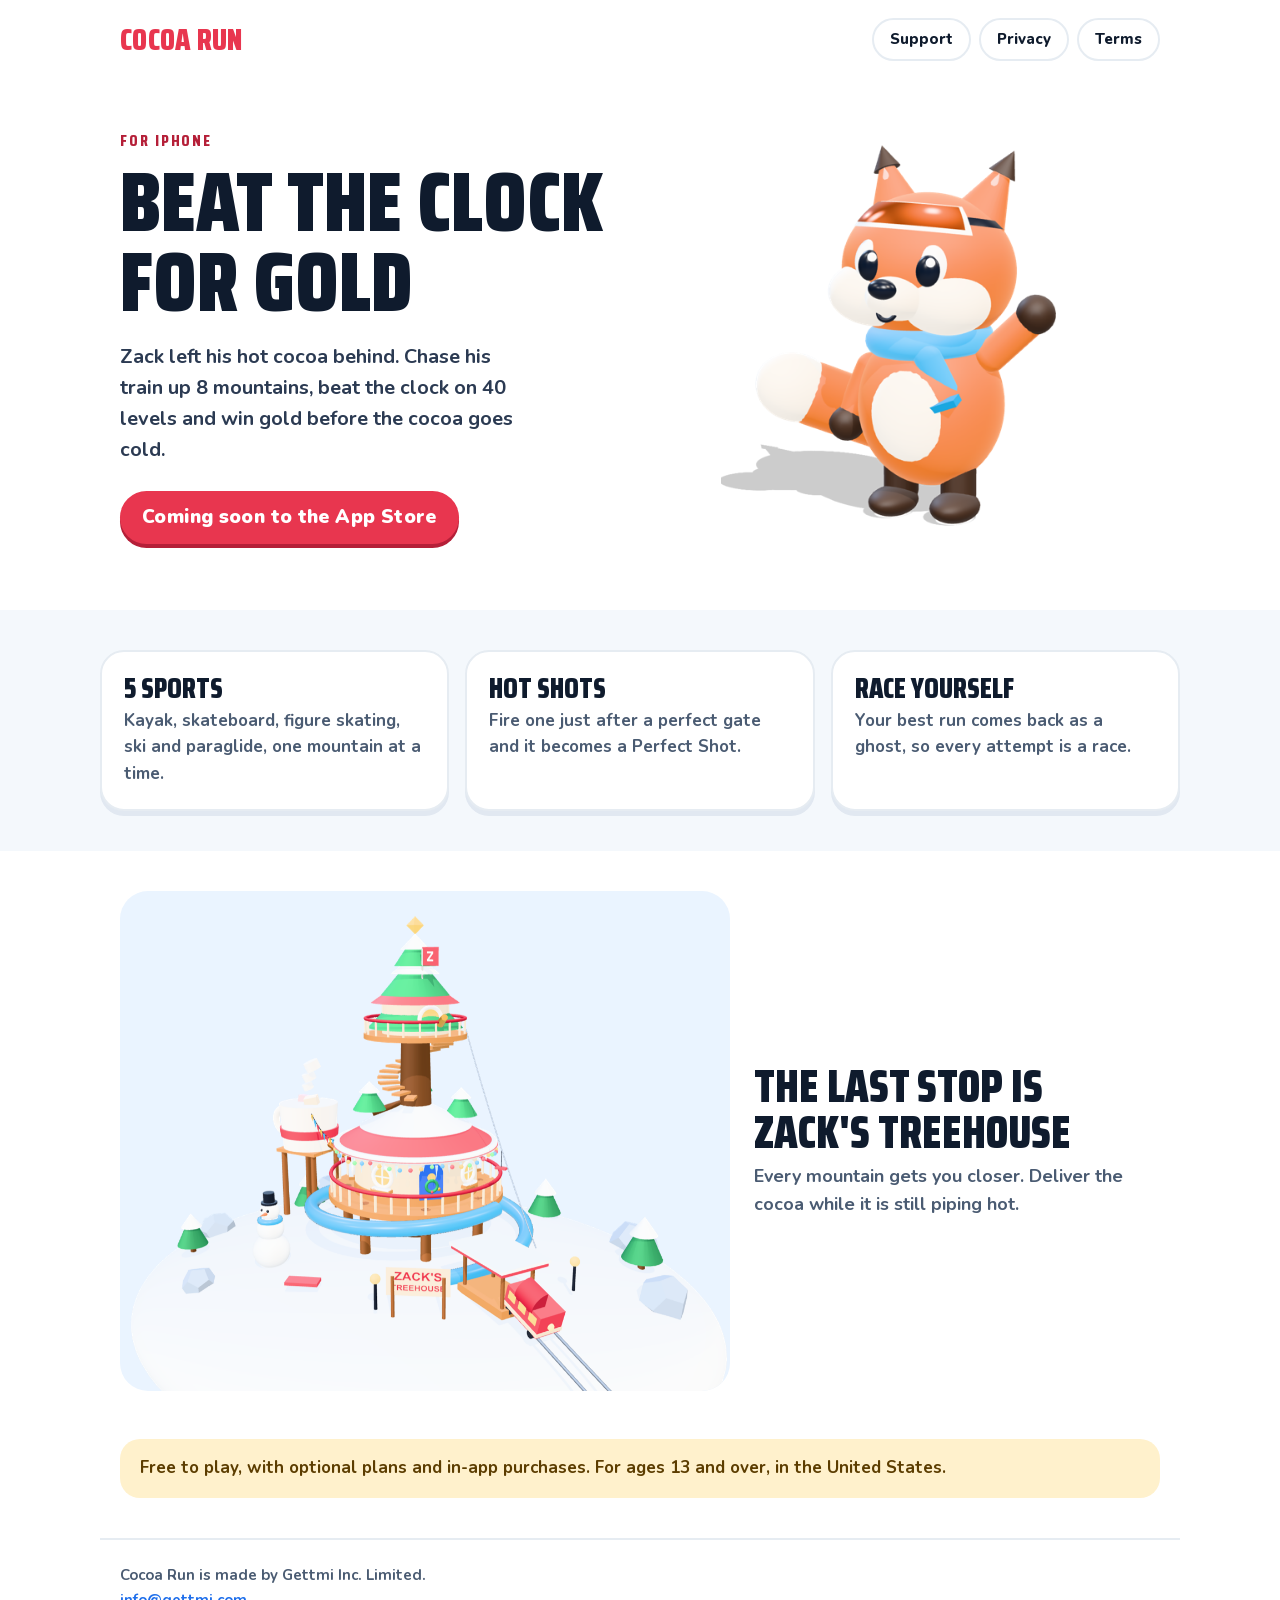
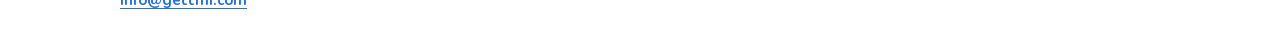
==== index.html @ 8fa2d7ec "Add the Cocoa Run website: home, privacy, terms, support and app-ads.txt" ====
<!doctype html>
<html lang="en">
<head>
<meta charset="utf-8">
<meta name="viewport" content="width=device-width, initial-scale=1">
<title>Cocoa Run: beat the clock for gold</title>
<meta name="description" content="Chase Zack&#x27;s train up 8 mountains, beat the clock on 40 levels and win gold before the cocoa goes cold. For iPhone.">
<link rel="icon" type="image/png" href="/assets/favicon.png">
<link rel="apple-touch-icon" href="/assets/apple-touch-icon.png">
<link rel="stylesheet" href="/assets/fonts.css">
<link rel="stylesheet" href="/assets/site.css">
</head>
<body>
<header class="top">
<a class="brand" href="/">Cocoa Run</a>
<nav aria-label="Main">
<a href="/support/">Support</a>
<a href="/privacy/">Privacy</a>
<a href="/terms/">Terms</a>
</nav>
</header>
<main>
<section class="hero">
<div class="hero-text">
<p class="eyebrow">For iPhone</p>
<h1>Beat the clock for gold</h1>
<p class="lead">Zack left his hot cocoa behind. Chase his train up 8 mountains, beat the clock on 40 levels and win gold before the cocoa goes cold.</p>
<p class="soon">Coming soon to the App Store</p>
</div>
<img class="hero-art" src="/assets/monty-wave.png" width="504" height="560" alt="Monty the fox in orange goggles and a blue scarf, waving">
</section>
<section class="band">
<ul class="cards">
<li><h2>5 sports</h2><p>Kayak, skateboard, figure skating, ski and paraglide, one mountain at a time.</p></li>
<li><h2>Hot Shots</h2><p>Fire one just after a perfect gate and it becomes a Perfect Shot.</p></li>
<li><h2>Race yourself</h2><p>Your best run comes back as a ghost, so every attempt is a race.</p></li>
</ul>
</section>
<section class="summit">
<img src="/assets/treehouse.png" width="1100" height="903" alt="Zack's treehouse built into a giant pine at the top of the mountain, with a spiral stair, a tube slide and a red train at its station">
<div>
<h2>The last stop is Zack's treehouse</h2>
<p>Every mountain gets you closer. Deliver the cocoa while it is still piping hot.</p>
</div>
</section>
<section class="facts">
<p>Free to play, with optional plans and in-app purchases. For ages 13 and over, in the United States.</p>
</section>
</main>
<footer class="foot">
<p>Cocoa Run is made by Gettmi Inc. Limited.</p>
<p><a href="mailto:info@gettmi.com">info@gettmi.com</a></p>
</footer>
</body>
</html>
---- assets/fonts.css ----
@font-face{font-family:'Nunito';font-style:normal;font-weight:600;font-display:swap;src:url(/assets/fonts/nunito.woff2) format('woff2');unicode-range:U+0000-00FF, U+0131, U+0152-0153, U+02BB-02BC, U+02C6, U+02DA, U+02DC, U+0304, U+0308, U+0329, U+2000-206F, U+20AC, U+2122, U+2191, U+2193, U+2212, U+2215, U+FEFF, U+FFFD}
@font-face{font-family:'Nunito';font-style:normal;font-weight:700;font-display:swap;src:url(/assets/fonts/nunito.woff2) format('woff2');unicode-range:U+0000-00FF, U+0131, U+0152-0153, U+02BB-02BC, U+02C6, U+02DA, U+02DC, U+0304, U+0308, U+0329, U+2000-206F, U+20AC, U+2122, U+2191, U+2193, U+2212, U+2215, U+FEFF, U+FFFD}
@font-face{font-family:'Nunito';font-style:normal;font-weight:800;font-display:swap;src:url(/assets/fonts/nunito.woff2) format('woff2');unicode-range:U+0000-00FF, U+0131, U+0152-0153, U+02BB-02BC, U+02C6, U+02DA, U+02DC, U+0304, U+0308, U+0329, U+2000-206F, U+20AC, U+2122, U+2191, U+2193, U+2212, U+2215, U+FEFF, U+FFFD}
@font-face{font-family:'Nunito';font-style:normal;font-weight:900;font-display:swap;src:url(/assets/fonts/nunito.woff2) format('woff2');unicode-range:U+0000-00FF, U+0131, U+0152-0153, U+02BB-02BC, U+02C6, U+02DA, U+02DC, U+0304, U+0308, U+0329, U+2000-206F, U+20AC, U+2122, U+2191, U+2193, U+2212, U+2215, U+FEFF, U+FFFD}
@font-face{font-family:'Saira Condensed';font-style:normal;font-weight:800;font-display:swap;src:url(/assets/fonts/saira-condensed-800.woff2) format('woff2');unicode-range:U+0000-00FF, U+0131, U+0152-0153, U+02BB-02BC, U+02C6, U+02DA, U+02DC, U+0304, U+0308, U+0329, U+2000-206F, U+20AC, U+2122, U+2191, U+2193, U+2212, U+2215, U+FEFF, U+FFFD}
@font-face{font-family:'Saira Condensed';font-style:normal;font-weight:900;font-display:swap;src:url(/assets/fonts/saira-condensed-900.woff2) format('woff2');unicode-range:U+0000-00FF, U+0131, U+0152-0153, U+02BB-02BC, U+02C6, U+02DA, U+02DC, U+0304, U+0308, U+0329, U+2000-206F, U+20AC, U+2122, U+2191, U+2193, U+2212, U+2215, U+FEFF, U+FFFD}
---- assets/site.css ----
:root {
  --ink: #0F1B2D;
  --ink2: #4A5B72;
  --line: #E6ECF2;
  --snow: #F4F8FC;
  --red: #E8364F;
  --red-d: #B51F38;
  --blue: #1F6FEB;
  --gold: #F2B93B;
  --gold-soft: #FFF1CC;
}

* { box-sizing: border-box; }

html { -webkit-text-size-adjust: 100%; }

body {
  margin: 0;
  background: #FFFFFF;
  color: var(--ink);
  font-family: Nunito, system-ui, -apple-system, sans-serif;
  font-weight: 700;
  font-size: 17px;
  line-height: 1.55;
}

a { color: var(--blue); text-underline-offset: 3px; }
a:hover { color: #1558C7; }
a:focus-visible { outline: 3px solid var(--blue); outline-offset: 3px; border-radius: 6px; }

img { max-width: 100%; height: auto; display: block; }

.top {
  max-width: 1080px;
  margin: 0 auto;
  padding: 18px 20px;
  display: flex;
  align-items: center;
  justify-content: space-between;
  gap: 16px;
  flex-wrap: wrap;
}

.brand {
  font-family: 'Saira Condensed', sans-serif;
  font-weight: 900;
  font-size: 30px;
  line-height: 1;
  text-transform: uppercase;
  letter-spacing: 0.01em;
  color: var(--red);
  text-decoration: none;
}
.brand:hover { color: var(--red-d); }

.top nav { display: flex; gap: 8px; flex-wrap: wrap; }
.top nav a {
  padding: 8px 16px;
  border-radius: 999px;
  border: 2px solid var(--line);
  color: var(--ink);
  font-weight: 800;
  font-size: 15px;
  text-decoration: none;
  background: #FFFFFF;
}
.top nav a:hover { border-color: #C9D6E6; }
.top nav a[aria-current="page"] { border-color: var(--red); color: var(--red-d); }

main { display: block; }

.hero {
  max-width: 1080px;
  margin: 0 auto;
  padding: 24px 20px 40px;
  display: grid;
  grid-template-columns: minmax(0, 1.1fr) minmax(0, 0.9fr);
  align-items: center;
  gap: 24px;
}
.eyebrow {
  margin: 0 0 10px;
  font-family: 'Saira Condensed', sans-serif;
  font-weight: 800;
  font-size: 16px;
  letter-spacing: 0.12em;
  text-transform: uppercase;
  color: var(--red-d);
}
.hero h1 {
  margin: 0;
  font-family: 'Saira Condensed', sans-serif;
  font-weight: 900;
  font-size: clamp(46px, 8vw, 84px);
  line-height: 0.95;
  text-transform: uppercase;
}
.lead { margin: 18px 0 0; font-size: 20px; color: #2B3A52; max-width: 34ch; }
.soon {
  display: inline-block;
  margin: 26px 0 0;
  padding: 12px 22px;
  border-radius: 999px;
  background: var(--red);
  color: #FFFFFF;
  font-weight: 900;
  font-size: 19px;
  letter-spacing: 0.02em;
  box-shadow: 0 4px 0 var(--red-d);
}
.hero-art { justify-self: center; width: min(420px, 100%); }

.band { background: var(--snow); padding: 40px 20px; }
.cards {
  list-style: none;
  margin: 0 auto;
  padding: 0;
  max-width: 1080px;
  display: grid;
  grid-template-columns: repeat(3, minmax(0, 1fr));
  gap: 16px;
}
.cards li {
  background: #FFFFFF;
  border: 2px solid var(--line);
  border-radius: 24px;
  padding: 22px;
  box-shadow: 0 5px 0 #E1E8F1;
}
.cards h2 {
  margin: 0 0 6px;
  font-family: 'Saira Condensed', sans-serif;
  font-weight: 900;
  font-size: 28px;
  line-height: 1;
  text-transform: uppercase;
}
.cards p { margin: 0; color: var(--ink2); }

.summit {
  max-width: 1080px;
  margin: 0 auto;
  padding: 40px 20px;
  display: grid;
  grid-template-columns: minmax(0, 1.2fr) minmax(0, 0.8fr);
  align-items: center;
  gap: 24px;
}
.summit img { border-radius: 28px; background: #EAF4FF; }
.summit h2 {
  margin: 0 0 8px;
  font-family: 'Saira Condensed', sans-serif;
  font-weight: 900;
  font-size: clamp(32px, 5vw, 46px);
  line-height: 1;
  text-transform: uppercase;
}
.summit p { margin: 0; color: var(--ink2); font-size: 18px; }

.facts { max-width: 1080px; margin: 0 auto; padding: 8px 20px 40px; }
.facts p {
  margin: 0;
  padding: 16px 20px;
  border-radius: 20px;
  background: var(--gold-soft);
  color: #5C3D00;
}

.doc { max-width: 720px; margin: 0 auto; padding: 16px 20px 48px; }
.doc h1 {
  margin: 8px 0 6px;
  font-family: 'Saira Condensed', sans-serif;
  font-weight: 900;
  font-size: clamp(38px, 7vw, 56px);
  line-height: 1;
  text-transform: uppercase;
}
.doc h2 {
  margin: 34px 0 8px;
  font-family: 'Saira Condensed', sans-serif;
  font-weight: 900;
  font-size: 28px;
  line-height: 1.05;
  text-transform: uppercase;
}
.doc p, .doc li { color: #2B3A52; }
.doc ul { padding-left: 22px; }
.doc li { margin: 6px 0; }
.doc strong { color: var(--ink); }

.foot {
  border-top: 2px solid var(--line);
  max-width: 1080px;
  margin: 0 auto;
  padding: 22px 20px 40px;
  color: var(--ink2);
  font-size: 15px;
}
.foot p { margin: 2px 0; }

@media (max-width: 760px) {
  .hero { grid-template-columns: minmax(0, 1fr); padding-top: 8px; }
  .hero-art { width: min(300px, 80%); grid-row: 1; }
  .cards { grid-template-columns: minmax(0, 1fr); }
  .summit { grid-template-columns: minmax(0, 1fr); }
}
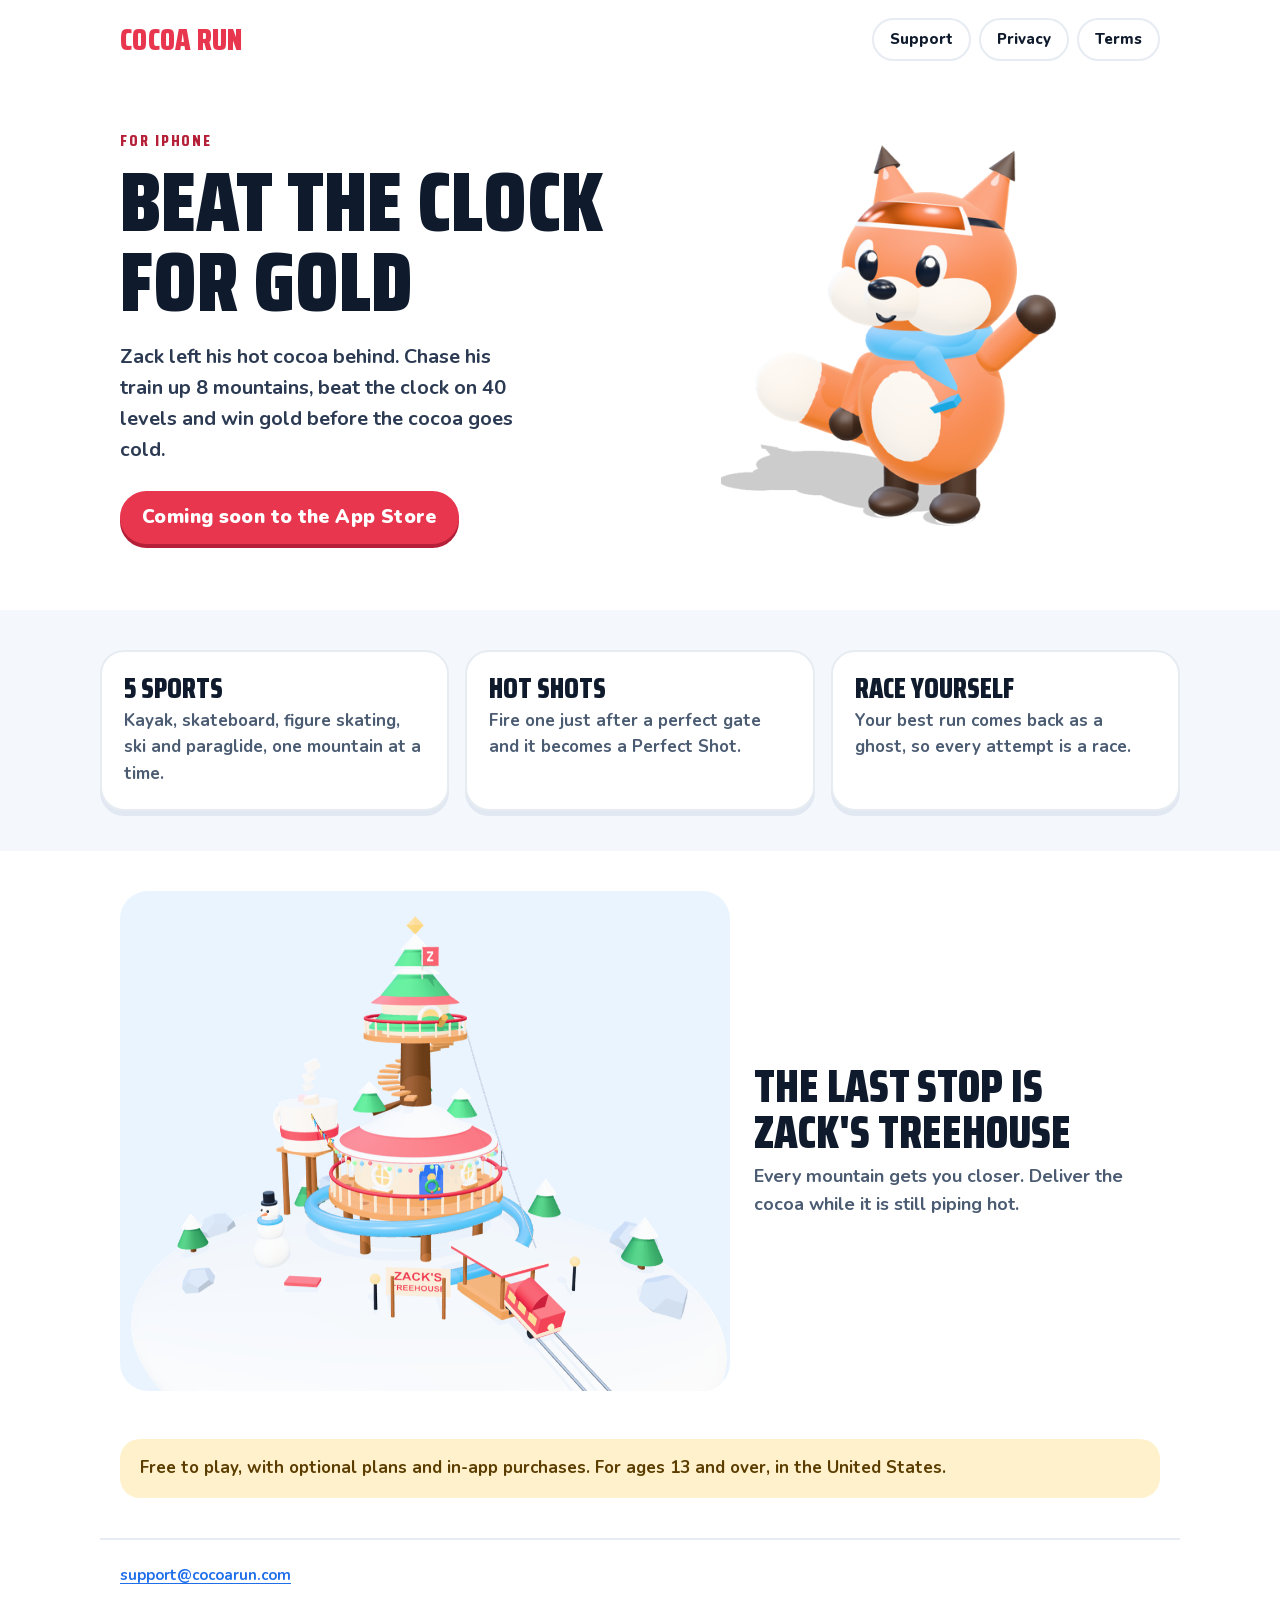
==== commit 52bd7135: "Use support@cocoarun.com as the contact email and drop the made-by footer line on every page" ====
--- a/index.html
+++ b/index.html
@@ -5,18 +5,18 @@
 <meta name="viewport" content="width=device-width, initial-scale=1">
 <title>Cocoa Run: beat the clock for gold</title>
 <meta name="description" content="Chase Zack&#x27;s train up 8 mountains, beat the clock on 40 levels and win gold before the cocoa goes cold. For iPhone.">
-<link rel="icon" type="image/png" href="/assets/favicon.png">
-<link rel="apple-touch-icon" href="/assets/apple-touch-icon.png">
-<link rel="stylesheet" href="/assets/fonts.css">
-<link rel="stylesheet" href="/assets/site.css">
+<link rel="icon" type="image/png" href="assets/favicon.png">
+<link rel="apple-touch-icon" href="assets/apple-touch-icon.png">
+<link rel="stylesheet" href="assets/fonts.css">
+<link rel="stylesheet" href="assets/site.css">
 </head>
 <body>
 <header class="top">
-<a class="brand" href="/">Cocoa Run</a>
+<a class="brand" href="./">Cocoa Run</a>
 <nav aria-label="Main">
-<a href="/support/">Support</a>
-<a href="/privacy/">Privacy</a>
-<a href="/terms/">Terms</a>
+<a href="support/">Support</a>
+<a href="privacy/">Privacy</a>
+<a href="terms/">Terms</a>
 </nav>
 </header>
 <main>
@@ -27,7 +27,7 @@
 <p class="lead">Zack left his hot cocoa behind. Chase his train up 8 mountains, beat the clock on 40 levels and win gold before the cocoa goes cold.</p>
 <p class="soon">Coming soon to the App Store</p>
 </div>
-<img class="hero-art" src="/assets/monty-wave.png" width="504" height="560" alt="Monty the fox in orange goggles and a blue scarf, waving">
+<img class="hero-art" src="assets/monty-wave.png" width="504" height="560" alt="Monty the fox in orange goggles and a blue scarf, waving">
 </section>
 <section class="band">
 <ul class="cards">
@@ -37,7 +37,7 @@
 </ul>
 </section>
 <section class="summit">
-<img src="/assets/treehouse.png" width="1100" height="903" alt="Zack's treehouse built into a giant pine at the top of the mountain, with a spiral stair, a tube slide and a red train at its station">
+<img src="assets/treehouse.png" width="1100" height="903" alt="Zack's treehouse built into a giant pine at the top of the mountain, with a spiral stair, a tube slide and a red train at its station">
 <div>
 <h2>The last stop is Zack's treehouse</h2>
 <p>Every mountain gets you closer. Deliver the cocoa while it is still piping hot.</p>
@@ -48,8 +48,7 @@
 </section>
 </main>
 <footer class="foot">
-<p>Cocoa Run is made by Gettmi Inc. Limited.</p>
-<p><a href="mailto:info@gettmi.com">info@gettmi.com</a></p>
+<p><a href="mailto:support@cocoarun.com">support@cocoarun.com</a></p>
 </footer>
 </body>
 </html>
--- a/assets/fonts.css
+++ b/assets/fonts.css
@@ -1,6 +1,6 @@
-@font-face{font-family:'Nunito';font-style:normal;font-weight:600;font-display:swap;src:url(/assets/fonts/nunito.woff2) format('woff2');unicode-range:U+0000-00FF, U+0131, U+0152-0153, U+02BB-02BC, U+02C6, U+02DA, U+02DC, U+0304, U+0308, U+0329, U+2000-206F, U+20AC, U+2122, U+2191, U+2193, U+2212, U+2215, U+FEFF, U+FFFD}
-@font-face{font-family:'Nunito';font-style:normal;font-weight:700;font-display:swap;src:url(/assets/fonts/nunito.woff2) format('woff2');unicode-range:U+0000-00FF, U+0131, U+0152-0153, U+02BB-02BC, U+02C6, U+02DA, U+02DC, U+0304, U+0308, U+0329, U+2000-206F, U+20AC, U+2122, U+2191, U+2193, U+2212, U+2215, U+FEFF, U+FFFD}
-@font-face{font-family:'Nunito';font-style:normal;font-weight:800;font-display:swap;src:url(/assets/fonts/nunito.woff2) format('woff2');unicode-range:U+0000-00FF, U+0131, U+0152-0153, U+02BB-02BC, U+02C6, U+02DA, U+02DC, U+0304, U+0308, U+0329, U+2000-206F, U+20AC, U+2122, U+2191, U+2193, U+2212, U+2215, U+FEFF, U+FFFD}
-@font-face{font-family:'Nunito';font-style:normal;font-weight:900;font-display:swap;src:url(/assets/fonts/nunito.woff2) format('woff2');unicode-range:U+0000-00FF, U+0131, U+0152-0153, U+02BB-02BC, U+02C6, U+02DA, U+02DC, U+0304, U+0308, U+0329, U+2000-206F, U+20AC, U+2122, U+2191, U+2193, U+2212, U+2215, U+FEFF, U+FFFD}
-@font-face{font-family:'Saira Condensed';font-style:normal;font-weight:800;font-display:swap;src:url(/assets/fonts/saira-condensed-800.woff2) format('woff2');unicode-range:U+0000-00FF, U+0131, U+0152-0153, U+02BB-02BC, U+02C6, U+02DA, U+02DC, U+0304, U+0308, U+0329, U+2000-206F, U+20AC, U+2122, U+2191, U+2193, U+2212, U+2215, U+FEFF, U+FFFD}
-@font-face{font-family:'Saira Condensed';font-style:normal;font-weight:900;font-display:swap;src:url(/assets/fonts/saira-condensed-900.woff2) format('woff2');unicode-range:U+0000-00FF, U+0131, U+0152-0153, U+02BB-02BC, U+02C6, U+02DA, U+02DC, U+0304, U+0308, U+0329, U+2000-206F, U+20AC, U+2122, U+2191, U+2193, U+2212, U+2215, U+FEFF, U+FFFD}
+@font-face{font-family:'Nunito';font-style:normal;font-weight:600;font-display:swap;src:url(fonts/nunito.woff2) format('woff2');unicode-range:U+0000-00FF, U+0131, U+0152-0153, U+02BB-02BC, U+02C6, U+02DA, U+02DC, U+0304, U+0308, U+0329, U+2000-206F, U+20AC, U+2122, U+2191, U+2193, U+2212, U+2215, U+FEFF, U+FFFD}
+@font-face{font-family:'Nunito';font-style:normal;font-weight:700;font-display:swap;src:url(fonts/nunito.woff2) format('woff2');unicode-range:U+0000-00FF, U+0131, U+0152-0153, U+02BB-02BC, U+02C6, U+02DA, U+02DC, U+0304, U+0308, U+0329, U+2000-206F, U+20AC, U+2122, U+2191, U+2193, U+2212, U+2215, U+FEFF, U+FFFD}
+@font-face{font-family:'Nunito';font-style:normal;font-weight:800;font-display:swap;src:url(fonts/nunito.woff2) format('woff2');unicode-range:U+0000-00FF, U+0131, U+0152-0153, U+02BB-02BC, U+02C6, U+02DA, U+02DC, U+0304, U+0308, U+0329, U+2000-206F, U+20AC, U+2122, U+2191, U+2193, U+2212, U+2215, U+FEFF, U+FFFD}
+@font-face{font-family:'Nunito';font-style:normal;font-weight:900;font-display:swap;src:url(fonts/nunito.woff2) format('woff2');unicode-range:U+0000-00FF, U+0131, U+0152-0153, U+02BB-02BC, U+02C6, U+02DA, U+02DC, U+0304, U+0308, U+0329, U+2000-206F, U+20AC, U+2122, U+2191, U+2193, U+2212, U+2215, U+FEFF, U+FFFD}
+@font-face{font-family:'Saira Condensed';font-style:normal;font-weight:800;font-display:swap;src:url(fonts/saira-condensed-800.woff2) format('woff2');unicode-range:U+0000-00FF, U+0131, U+0152-0153, U+02BB-02BC, U+02C6, U+02DA, U+02DC, U+0304, U+0308, U+0329, U+2000-206F, U+20AC, U+2122, U+2191, U+2193, U+2212, U+2215, U+FEFF, U+FFFD}
+@font-face{font-family:'Saira Condensed';font-style:normal;font-weight:900;font-display:swap;src:url(fonts/saira-condensed-900.woff2) format('woff2');unicode-range:U+0000-00FF, U+0131, U+0152-0153, U+02BB-02BC, U+02C6, U+02DA, U+02DC, U+0304, U+0308, U+0329, U+2000-206F, U+20AC, U+2122, U+2191, U+2193, U+2212, U+2215, U+FEFF, U+FFFD}
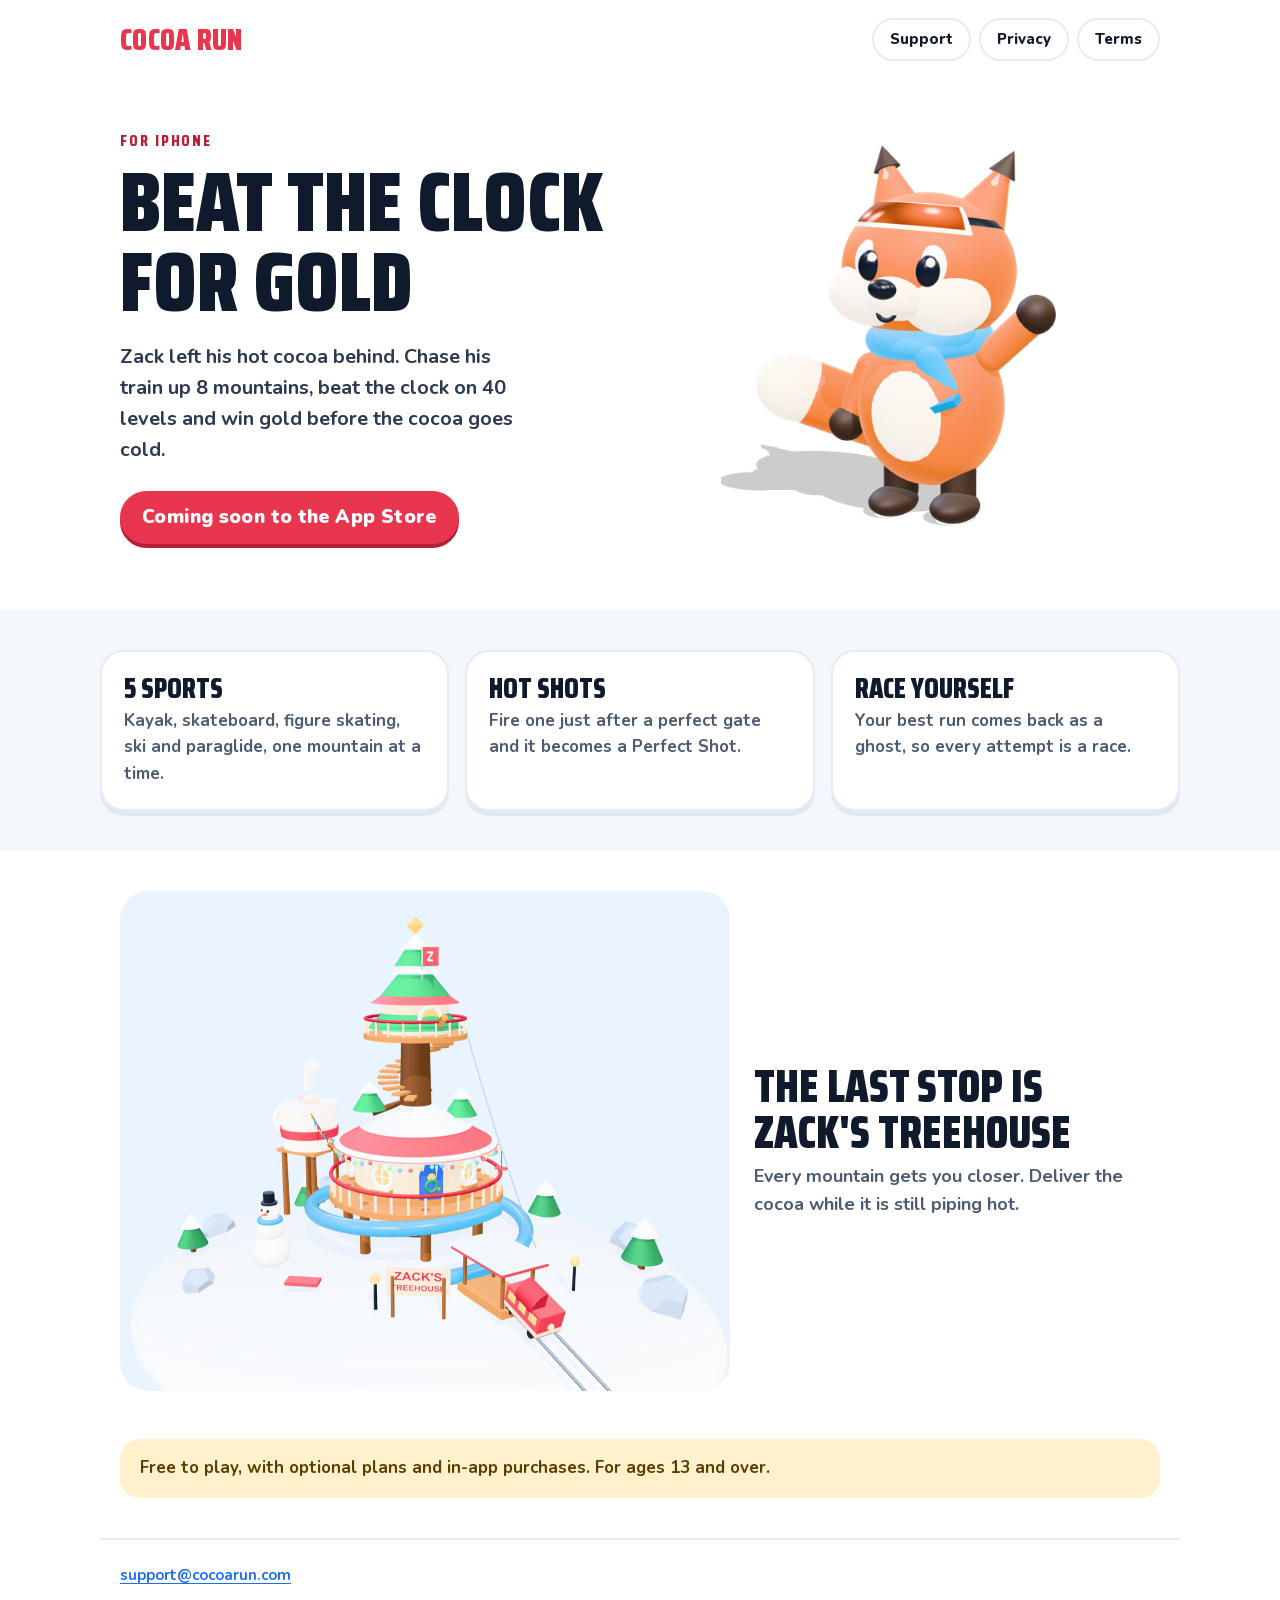
==== commit a5d44dfc: "Simplify privacy copy and prepare worldwide site" ====
--- a/index.html
+++ b/index.html
@@ -44,7 +44,7 @@
 </div>
 </section>
 <section class="facts">
-<p>Free to play, with optional plans and in-app purchases. For ages 13 and over, in the United States.</p>
+<p>Free to play, with optional plans and in-app purchases. For ages 13 and over.</p>
 </section>
 </main>
 <footer class="foot">
